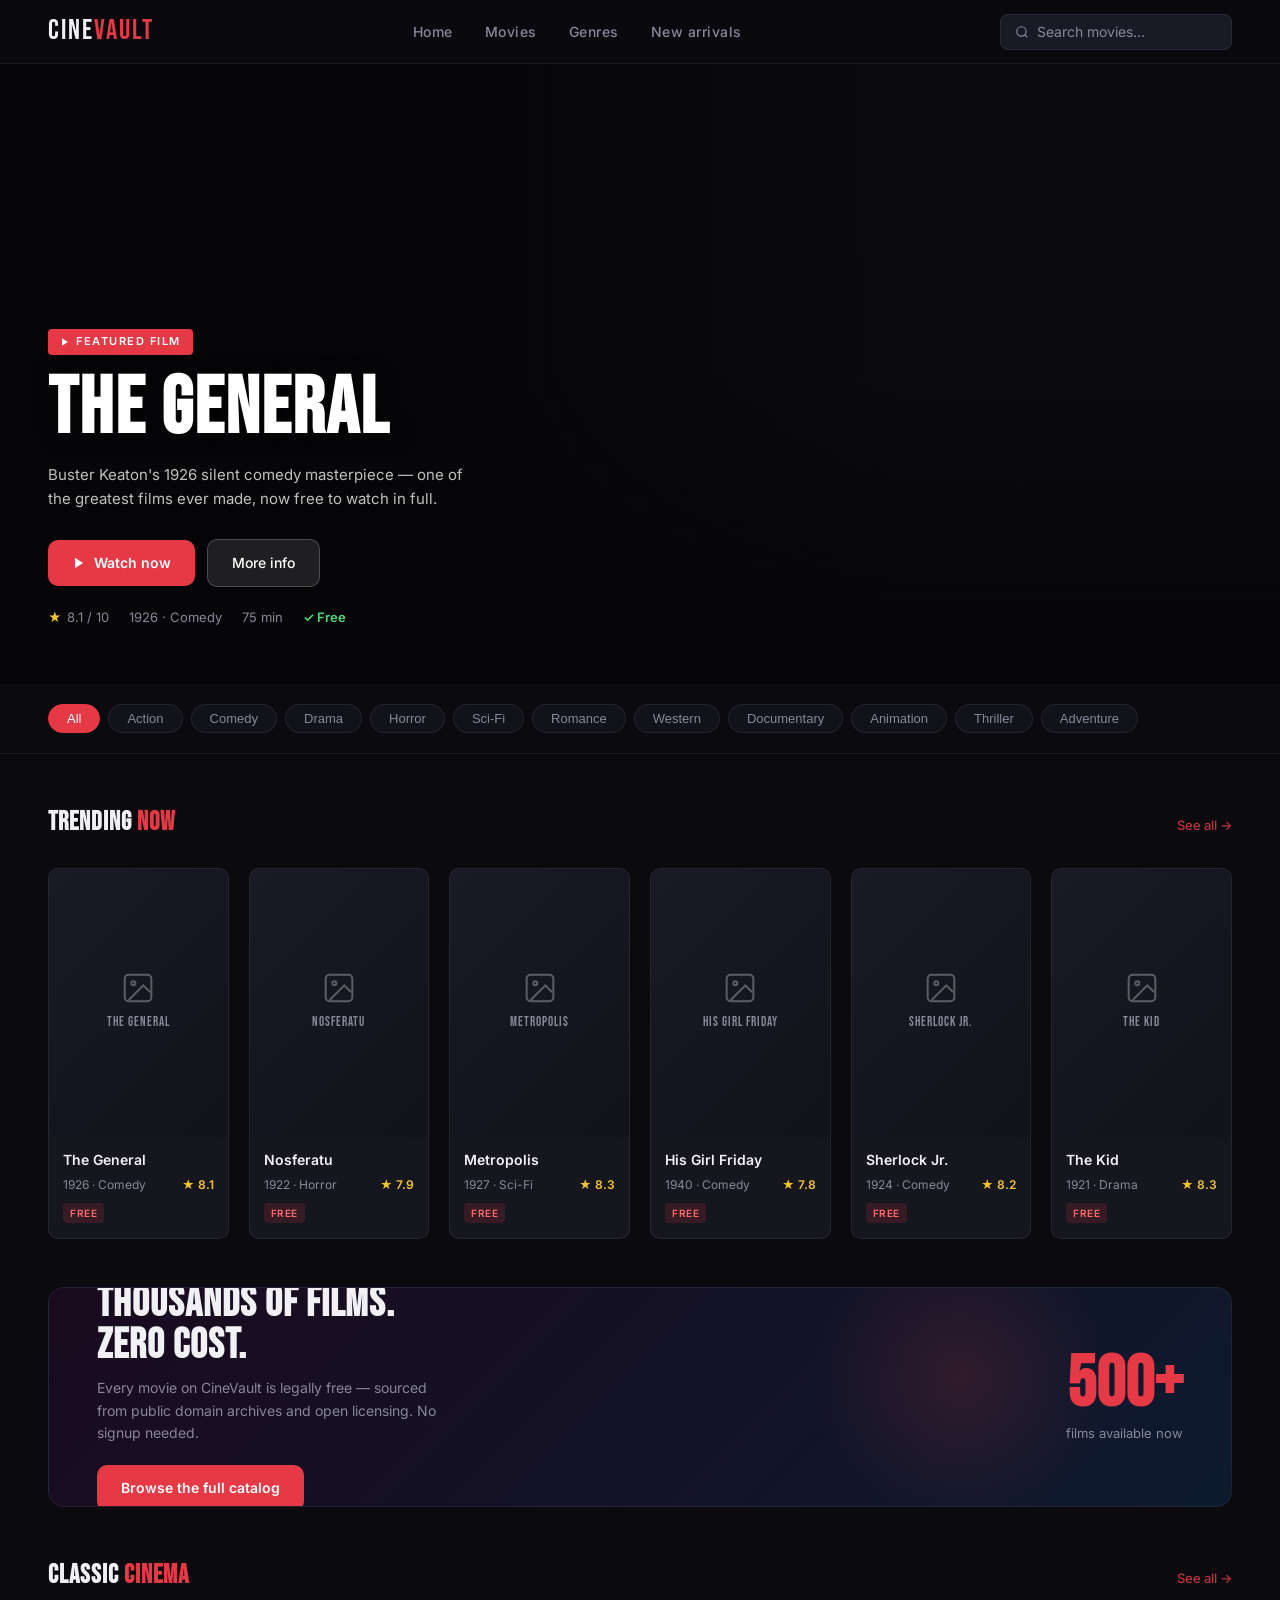
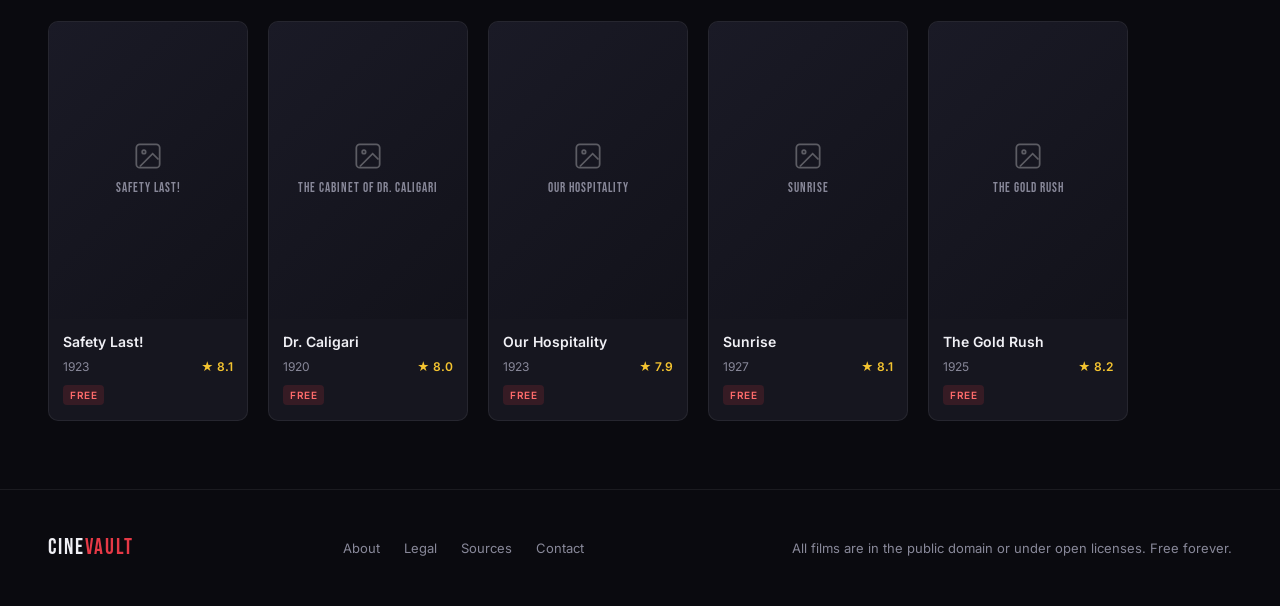
==== index.html @ cb465f4e "Add files via upload" ====
<!DOCTYPE html>
<html lang="en">
<head>
<meta charset="UTF-8">
<meta name="viewport" content="width=device-width, initial-scale=1.0">
<title>CineVault — Watch Free Movies</title>
<link href="https://fonts.googleapis.com/css2?family=Bebas+Neue&family=Inter:wght@400;500;600&display=swap" rel="stylesheet">
<style>
  *, *::before, *::after { box-sizing: border-box; margin: 0; padding: 0; }

  :root {
    --bg: #0a0a0f;
    --bg2: #12121a;
    --bg3: #1a1a26;
    --card: #16161f;
    --border: rgba(255,255,255,0.07);
    --text: #f0f0f5;
    --muted: #888899;
    --accent: #e63946;
    --accent2: #ff6b6b;
    --gold: #f4c430;
    --radius: 10px;
    --font-display: 'Bebas Neue', sans-serif;
    --font-body: 'Inter', sans-serif;
  }

  html { scroll-behavior: smooth; }

  body {
    background: var(--bg);
    color: var(--text);
    font-family: var(--font-body);
    font-size: 15px;
    line-height: 1.6;
    min-height: 100vh;
    overflow-x: hidden;
  }

  /* ── NAV ── */
  nav {
    position: sticky;
    top: 0;
    z-index: 100;
    display: flex;
    align-items: center;
    justify-content: space-between;
    padding: 0 48px;
    height: 64px;
    background: rgba(10,10,15,0.85);
    backdrop-filter: blur(16px);
    border-bottom: 1px solid var(--border);
  }

  .logo {
    font-family: var(--font-display);
    font-size: 28px;
    letter-spacing: 2px;
    color: var(--text);
    text-decoration: none;
  }
  .logo span { color: var(--accent); }

  .nav-links {
    display: flex;
    align-items: center;
    gap: 32px;
    list-style: none;
  }
  .nav-links a {
    color: var(--muted);
    text-decoration: none;
    font-size: 14px;
    font-weight: 500;
    letter-spacing: 0.5px;
    transition: color 0.2s;
  }
  .nav-links a:hover { color: var(--text); }

  .nav-right {
    display: flex;
    align-items: center;
    gap: 16px;
  }

  .search-bar {
    display: flex;
    align-items: center;
    gap: 8px;
    background: var(--bg3);
    border: 1px solid var(--border);
    border-radius: 8px;
    padding: 0 14px;
    height: 36px;
  }
  .search-bar input {
    background: none;
    border: none;
    outline: none;
    color: var(--text);
    font-family: var(--font-body);
    font-size: 14px;
    width: 180px;
  }
  .search-bar input::placeholder { color: var(--muted); }
  .search-bar svg { color: var(--muted); flex-shrink: 0; }

  /* ── HERO ── */
  .hero {
    position: relative;
    height: 620px;
    display: flex;
    align-items: flex-end;
    padding: 0 48px 56px;
    overflow: hidden;
  }

  .hero-bg {
    position: absolute;
    inset: 0;
    background:
      linear-gradient(to right, #0a0a0f 30%, transparent 70%),
      linear-gradient(to top, #0a0a0f 0%, transparent 50%),
      url('https://upload.wikimedia.org/wikipedia/commons/thumb/1/1e/Sunrise_over_the_sea.jpg/1280px-Sunrise_over_the_sea.jpg') center/cover no-repeat;
    filter: brightness(0.55);
  }

  /* Cinematic grain overlay */
  .hero-bg::after {
    content: '';
    position: absolute;
    inset: 0;
    background: repeating-linear-gradient(
      0deg,
      transparent,
      transparent 2px,
      rgba(0,0,0,0.03) 2px,
      rgba(0,0,0,0.03) 4px
    );
    pointer-events: none;
  }

  .hero-content {
    position: relative;
    z-index: 1;
    max-width: 560px;
  }

  .hero-tag {
    display: inline-flex;
    align-items: center;
    gap: 6px;
    background: var(--accent);
    color: #fff;
    font-size: 11px;
    font-weight: 600;
    letter-spacing: 1.5px;
    text-transform: uppercase;
    padding: 4px 12px;
    border-radius: 4px;
    margin-bottom: 16px;
  }

  .hero h1 {
    font-family: var(--font-display);
    font-size: 80px;
    line-height: 0.95;
    letter-spacing: 2px;
    color: #fff;
    margin-bottom: 16px;
    text-shadow: 0 2px 20px rgba(0,0,0,0.5);
  }

  .hero p {
    color: rgba(255,255,255,0.75);
    font-size: 15px;
    max-width: 420px;
    margin-bottom: 28px;
    line-height: 1.6;
  }

  .hero-actions {
    display: flex;
    gap: 12px;
    align-items: center;
  }

  .btn-primary {
    display: inline-flex;
    align-items: center;
    gap: 8px;
    background: var(--accent);
    color: #fff;
    text-decoration: none;
    font-weight: 600;
    font-size: 14px;
    padding: 12px 24px;
    border-radius: var(--radius);
    border: none;
    cursor: pointer;
    transition: background 0.2s, transform 0.15s;
  }
  .btn-primary:hover { background: var(--accent2); transform: translateY(-1px); }

  .btn-outline {
    display: inline-flex;
    align-items: center;
    gap: 8px;
    background: rgba(255,255,255,0.1);
    color: #fff;
    text-decoration: none;
    font-weight: 500;
    font-size: 14px;
    padding: 12px 24px;
    border-radius: var(--radius);
    border: 1px solid rgba(255,255,255,0.2);
    cursor: pointer;
    transition: background 0.2s;
  }
  .btn-outline:hover { background: rgba(255,255,255,0.18); }

  .hero-meta {
    display: flex;
    gap: 20px;
    margin-top: 20px;
    font-size: 13px;
    color: var(--muted);
  }
  .hero-meta span { display: flex; align-items: center; gap: 5px; }
  .star { color: var(--gold); }

  /* ── GENRE BAR ── */
  .genre-bar {
    padding: 20px 48px;
    border-bottom: 1px solid var(--border);
    display: flex;
    align-items: center;
    gap: 8px;
    overflow-x: auto;
    scrollbar-width: none;
  }
  .genre-bar::-webkit-scrollbar { display: none; }

  .genre-pill {
    flex-shrink: 0;
    padding: 6px 18px;
    border-radius: 999px;
    font-size: 13px;
    font-weight: 500;
    border: 1px solid var(--border);
    background: var(--bg2);
    color: var(--muted);
    cursor: pointer;
    transition: all 0.2s;
    white-space: nowrap;
  }
  .genre-pill:hover, .genre-pill.active {
    background: var(--accent);
    border-color: var(--accent);
    color: #fff;
  }

  /* ── SECTIONS ── */
  section { padding: 48px 48px 0; }
  section:last-child { padding-bottom: 64px; }

  .section-header {
    display: flex;
    align-items: baseline;
    justify-content: space-between;
    margin-bottom: 24px;
  }

  .section-title {
    font-family: var(--font-display);
    font-size: 26px;
    letter-spacing: 1px;
    color: var(--text);
  }
  .section-title span { color: var(--accent); }

  .see-all {
    color: var(--accent);
    font-size: 13px;
    font-weight: 500;
    text-decoration: none;
    opacity: 0.85;
    transition: opacity 0.2s;
  }
  .see-all:hover { opacity: 1; }

  /* ── MOVIE GRID ── */
  .movie-grid {
    display: grid;
    grid-template-columns: repeat(auto-fill, minmax(180px, 1fr));
    gap: 20px;
  }

  .movie-card {
    background: var(--card);
    border-radius: var(--radius);
    overflow: hidden;
    border: 1px solid var(--border);
    cursor: pointer;
    transition: transform 0.2s, border-color 0.2s;
    text-decoration: none;
    color: inherit;
    display: block;
  }
  .movie-card:hover {
    transform: translateY(-4px);
    border-color: rgba(230,57,70,0.4);
  }

  .movie-poster {
    width: 100%;
    aspect-ratio: 2/3;
    object-fit: cover;
    display: block;
    background: var(--bg3);
  }

  .movie-poster-placeholder {
    width: 100%;
    aspect-ratio: 2/3;
    background: linear-gradient(135deg, var(--bg3) 0%, var(--bg2) 100%);
    display: flex;
    flex-direction: column;
    align-items: center;
    justify-content: center;
    gap: 8px;
  }
  .movie-poster-placeholder svg { opacity: 0.3; }
  .movie-poster-placeholder span {
    font-family: var(--font-display);
    font-size: 13px;
    letter-spacing: 1px;
    color: var(--muted);
    text-align: center;
    padding: 0 10px;
  }

  .movie-info {
    padding: 12px 14px 14px;
  }

  .movie-title {
    font-weight: 600;
    font-size: 14px;
    margin-bottom: 4px;
    color: var(--text);
    white-space: nowrap;
    overflow: hidden;
    text-overflow: ellipsis;
  }

  .movie-sub {
    display: flex;
    align-items: center;
    justify-content: space-between;
    font-size: 12px;
    color: var(--muted);
  }

  .movie-rating {
    display: flex;
    align-items: center;
    gap: 3px;
    font-size: 12px;
    font-weight: 600;
    color: var(--gold);
  }

  .badge-free {
    display: inline-block;
    background: rgba(230,57,70,0.15);
    color: var(--accent2);
    font-size: 10px;
    font-weight: 600;
    letter-spacing: 0.5px;
    padding: 2px 7px;
    border-radius: 4px;
    text-transform: uppercase;
  }

  /* ── WIDE ROW (featured picks) ── */
  .movie-row {
    display: flex;
    gap: 20px;
    overflow-x: auto;
    scrollbar-width: none;
    padding-bottom: 4px;
  }
  .movie-row::-webkit-scrollbar { display: none; }
  .movie-row .movie-card { flex: 0 0 200px; }

  /* ── FEATURED BANNER ── */
  .feature-banner {
    margin: 48px 48px 0;
    border-radius: 16px;
    overflow: hidden;
    position: relative;
    height: 220px;
    background: linear-gradient(135deg, #1a0a1e 0%, #0d1a2e 100%);
    border: 1px solid var(--border);
    display: flex;
    align-items: center;
    padding: 40px 48px;
    gap: 32px;
  }

  .feature-banner-glow {
    position: absolute;
    width: 300px;
    height: 300px;
    background: radial-gradient(circle, rgba(230,57,70,0.15) 0%, transparent 70%);
    right: 120px;
    top: -60px;
    pointer-events: none;
  }

  .feature-text { position: relative; z-index: 1; flex: 1; }
  .feature-text h2 {
    font-family: var(--font-display);
    font-size: 42px;
    letter-spacing: 1px;
    line-height: 1;
    margin-bottom: 10px;
  }
  .feature-text p { color: var(--muted); font-size: 14px; max-width: 360px; }
  .feature-text .btn-primary { margin-top: 20px; width: fit-content; }

  .feature-count {
    position: relative;
    z-index: 1;
    text-align: right;
  }
  .feature-count strong {
    font-family: var(--font-display);
    font-size: 72px;
    color: var(--accent);
    display: block;
    line-height: 1;
  }
  .feature-count span { color: var(--muted); font-size: 13px; }

  /* ── FOOTER ── */
  footer {
    margin-top: 64px;
    padding: 40px 48px;
    border-top: 1px solid var(--border);
    display: flex;
    align-items: center;
    justify-content: space-between;
    flex-wrap: wrap;
    gap: 16px;
  }

  footer .logo { font-size: 22px; }
  footer p { color: var(--muted); font-size: 13px; }

  .footer-links {
    display: flex;
    gap: 24px;
    list-style: none;
  }
  .footer-links a {
    color: var(--muted);
    font-size: 13px;
    text-decoration: none;
    transition: color 0.2s;
  }
  .footer-links a:hover { color: var(--text); }

  /* ── RESPONSIVE ── */
  @media (max-width: 768px) {
    nav { padding: 0 20px; }
    .nav-links { display: none; }
    .hero { padding: 0 20px 40px; height: 520px; }
    .hero h1 { font-size: 54px; }
    section { padding: 36px 20px 0; }
    .genre-bar { padding: 16px 20px; }
    .feature-banner { margin: 36px 20px 0; padding: 28px 24px; height: auto; flex-direction: column; align-items: flex-start; gap: 16px; }
    .feature-count { text-align: left; }
    footer { padding: 32px 20px; flex-direction: column; align-items: flex-start; }
  }
</style>
</head>
<body>

<!-- ── NAV ── -->
<nav>
  <a href="#" class="logo">Cine<span>Vault</span></a>
  <ul class="nav-links">
    <li><a href="#" class="active">Home</a></li>
    <li><a href="#">Movies</a></li>
    <li><a href="#">Genres</a></li>
    <li><a href="#">New arrivals</a></li>
  </ul>
  <div class="nav-right">
    <div class="search-bar">
      <svg width="14" height="14" viewBox="0 0 24 24" fill="none" stroke="currentColor" stroke-width="2"><circle cx="11" cy="11" r="8"/><line x1="21" y1="21" x2="16.65" y2="16.65"/></svg>
      <input type="text" placeholder="Search movies…">
    </div>
  </div>
</nav>

<!-- ── HERO ── -->
<div class="hero">
  <div class="hero-bg"></div>
  <div class="hero-content">
    <div class="hero-tag">
      <svg width="10" height="10" viewBox="0 0 24 24" fill="currentColor"><polygon points="5 3 19 12 5 21 5 3"/></svg>
      Featured film
    </div>
    <h1>The General</h1>
    <p>Buster Keaton's 1926 silent comedy masterpiece — one of the greatest films ever made, now free to watch in full.</p>
    <div class="hero-actions">
      <a href="watch.html" class="btn-primary">
        <svg width="14" height="14" viewBox="0 0 24 24" fill="currentColor"><polygon points="5 3 19 12 5 21 5 3"/></svg>
        Watch now
      </a>
      <a href="#" class="btn-outline">More info</a>
    </div>
    <div class="hero-meta">
      <span><span class="star">★</span> 8.1 / 10</span>
      <span>1926 · Comedy</span>
      <span>75 min</span>
      <span style="color:#4ade80; font-weight:600;">✓ Free</span>
    </div>
  </div>
</div>

<!-- ── GENRE BAR ── -->
<div class="genre-bar">
  <button class="genre-pill active">All</button>
  <button class="genre-pill">Action</button>
  <button class="genre-pill">Comedy</button>
  <button class="genre-pill">Drama</button>
  <button class="genre-pill">Horror</button>
  <button class="genre-pill">Sci-Fi</button>
  <button class="genre-pill">Romance</button>
  <button class="genre-pill">Western</button>
  <button class="genre-pill">Documentary</button>
  <button class="genre-pill">Animation</button>
  <button class="genre-pill">Thriller</button>
  <button class="genre-pill">Adventure</button>
</div>

<!-- ── TRENDING ── -->
<section>
  <div class="section-header">
    <h2 class="section-title">Trending <span>now</span></h2>
    <a href="#" class="see-all">See all →</a>
  </div>
  <div class="movie-grid">

    <!-- Card 1 -->
    <a href="watch.html" class="movie-card">
      <img class="movie-poster" src="https://upload.wikimedia.org/wikipedia/commons/thumb/d/d2/The_General_poster.jpg/400px-The_General_poster.jpg" alt="The General" onerror="this.style.display='none'; this.nextElementSibling.style.display='flex';">
      <div class="movie-poster-placeholder" style="display:none;">
        <svg width="32" height="32" viewBox="0 0 24 24" fill="none" stroke="white" stroke-width="1.5"><rect x="2" y="2" width="20" height="20" rx="3"/><circle cx="8.5" cy="8.5" r="1.5"/><polyline points="21 15 16 10 5 21"/></svg>
        <span>The General</span>
      </div>
      <div class="movie-info">
        <div class="movie-title">The General</div>
        <div class="movie-sub">
          <span>1926 · Comedy</span>
          <div class="movie-rating">★ 8.1</div>
        </div>
        <div style="margin-top:6px;"><span class="badge-free">Free</span></div>
      </div>
    </a>

    <!-- Card 2 -->
    <a href="watch.html" class="movie-card">
      <div class="movie-poster-placeholder">
        <svg width="32" height="32" viewBox="0 0 24 24" fill="none" stroke="white" stroke-width="1.5"><rect x="2" y="2" width="20" height="20" rx="3"/><circle cx="8.5" cy="8.5" r="1.5"/><polyline points="21 15 16 10 5 21"/></svg>
        <span>Nosferatu</span>
      </div>
      <div class="movie-info">
        <div class="movie-title">Nosferatu</div>
        <div class="movie-sub">
          <span>1922 · Horror</span>
          <div class="movie-rating">★ 7.9</div>
        </div>
        <div style="margin-top:6px;"><span class="badge-free">Free</span></div>
      </div>
    </a>

    <!-- Card 3 -->
    <a href="watch.html" class="movie-card">
      <div class="movie-poster-placeholder">
        <svg width="32" height="32" viewBox="0 0 24 24" fill="none" stroke="white" stroke-width="1.5"><rect x="2" y="2" width="20" height="20" rx="3"/><circle cx="8.5" cy="8.5" r="1.5"/><polyline points="21 15 16 10 5 21"/></svg>
        <span>Metropolis</span>
      </div>
      <div class="movie-info">
        <div class="movie-title">Metropolis</div>
        <div class="movie-sub">
          <span>1927 · Sci-Fi</span>
          <div class="movie-rating">★ 8.3</div>
        </div>
        <div style="margin-top:6px;"><span class="badge-free">Free</span></div>
      </div>
    </a>

    <!-- Card 4 -->
    <a href="watch.html" class="movie-card">
      <div class="movie-poster-placeholder">
        <svg width="32" height="32" viewBox="0 0 24 24" fill="none" stroke="white" stroke-width="1.5"><rect x="2" y="2" width="20" height="20" rx="3"/><circle cx="8.5" cy="8.5" r="1.5"/><polyline points="21 15 16 10 5 21"/></svg>
        <span>His Girl Friday</span>
      </div>
      <div class="movie-info">
        <div class="movie-title">His Girl Friday</div>
        <div class="movie-sub">
          <span>1940 · Comedy</span>
          <div class="movie-rating">★ 7.8</div>
        </div>
        <div style="margin-top:6px;"><span class="badge-free">Free</span></div>
      </div>
    </a>

    <!-- Card 5 -->
    <a href="watch.html" class="movie-card">
      <div class="movie-poster-placeholder">
        <svg width="32" height="32" viewBox="0 0 24 24" fill="none" stroke="white" stroke-width="1.5"><rect x="2" y="2" width="20" height="20" rx="3"/><circle cx="8.5" cy="8.5" r="1.5"/><polyline points="21 15 16 10 5 21"/></svg>
        <span>Sherlock Jr.</span>
      </div>
      <div class="movie-info">
        <div class="movie-title">Sherlock Jr.</div>
        <div class="movie-sub">
          <span>1924 · Comedy</span>
          <div class="movie-rating">★ 8.2</div>
        </div>
        <div style="margin-top:6px;"><span class="badge-free">Free</span></div>
      </div>
    </a>

    <!-- Card 6 -->
    <a href="watch.html" class="movie-card">
      <div class="movie-poster-placeholder">
        <svg width="32" height="32" viewBox="0 0 24 24" fill="none" stroke="white" stroke-width="1.5"><rect x="2" y="2" width="20" height="20" rx="3"/><circle cx="8.5" cy="8.5" r="1.5"/><polyline points="21 15 16 10 5 21"/></svg>
        <span>The Kid</span>
      </div>
      <div class="movie-info">
        <div class="movie-title">The Kid</div>
        <div class="movie-sub">
          <span>1921 · Drama</span>
          <div class="movie-rating">★ 8.3</div>
        </div>
        <div style="margin-top:6px;"><span class="badge-free">Free</span></div>
      </div>
    </a>

  </div>
</section>

<!-- ── FEATURE BANNER ── -->
<div class="feature-banner">
  <div class="feature-banner-glow"></div>
  <div class="feature-text">
    <h2>Thousands of films.<br>Zero cost.</h2>
    <p>Every movie on CineVault is legally free — sourced from public domain archives and open licensing. No signup needed.</p>
    <a href="#" class="btn-primary">Browse the full catalog</a>
  </div>
  <div class="feature-count">
    <strong>500+</strong>
    <span>films available now</span>
  </div>
</div>

<!-- ── CLASSICS ── -->
<section>
  <div class="section-header">
    <h2 class="section-title">Classic <span>cinema</span></h2>
    <a href="#" class="see-all">See all →</a>
  </div>
  <div class="movie-row">

    <a href="watch.html" class="movie-card">
      <div class="movie-poster-placeholder">
        <svg width="28" height="28" viewBox="0 0 24 24" fill="none" stroke="white" stroke-width="1.5"><rect x="2" y="2" width="20" height="20" rx="3"/><circle cx="8.5" cy="8.5" r="1.5"/><polyline points="21 15 16 10 5 21"/></svg>
        <span>Safety Last!</span>
      </div>
      <div class="movie-info">
        <div class="movie-title">Safety Last!</div>
        <div class="movie-sub"><span>1923</span><div class="movie-rating">★ 8.1</div></div>
        <div style="margin-top:6px;"><span class="badge-free">Free</span></div>
      </div>
    </a>

    <a href="watch.html" class="movie-card">
      <div class="movie-poster-placeholder">
        <svg width="28" height="28" viewBox="0 0 24 24" fill="none" stroke="white" stroke-width="1.5"><rect x="2" y="2" width="20" height="20" rx="3"/><circle cx="8.5" cy="8.5" r="1.5"/><polyline points="21 15 16 10 5 21"/></svg>
        <span>The Cabinet of Dr. Caligari</span>
      </div>
      <div class="movie-info">
        <div class="movie-title">Dr. Caligari</div>
        <div class="movie-sub"><span>1920</span><div class="movie-rating">★ 8.0</div></div>
        <div style="margin-top:6px;"><span class="badge-free">Free</span></div>
      </div>
    </a>

    <a href="watch.html" class="movie-card">
      <div class="movie-poster-placeholder">
        <svg width="28" height="28" viewBox="0 0 24 24" fill="none" stroke="white" stroke-width="1.5"><rect x="2" y="2" width="20" height="20" rx="3"/><circle cx="8.5" cy="8.5" r="1.5"/><polyline points="21 15 16 10 5 21"/></svg>
        <span>Our Hospitality</span>
      </div>
      <div class="movie-info">
        <div class="movie-title">Our Hospitality</div>
        <div class="movie-sub"><span>1923</span><div class="movie-rating">★ 7.9</div></div>
        <div style="margin-top:6px;"><span class="badge-free">Free</span></div>
      </div>
    </a>

    <a href="watch.html" class="movie-card">
      <div class="movie-poster-placeholder">
        <svg width="28" height="28" viewBox="0 0 24 24" fill="none" stroke="white" stroke-width="1.5"><rect x="2" y="2" width="20" height="20" rx="3"/><circle cx="8.5" cy="8.5" r="1.5"/><polyline points="21 15 16 10 5 21"/></svg>
        <span>Sunrise</span>
      </div>
      <div class="movie-info">
        <div class="movie-title">Sunrise</div>
        <div class="movie-sub"><span>1927</span><div class="movie-rating">★ 8.1</div></div>
        <div style="margin-top:6px;"><span class="badge-free">Free</span></div>
      </div>
    </a>

    <a href="watch.html" class="movie-card">
      <div class="movie-poster-placeholder">
        <svg width="28" height="28" viewBox="0 0 24 24" fill="none" stroke="white" stroke-width="1.5"><rect x="2" y="2" width="20" height="20" rx="3"/><circle cx="8.5" cy="8.5" r="1.5"/><polyline points="21 15 16 10 5 21"/></svg>
        <span>The Gold Rush</span>
      </div>
      <div class="movie-info">
        <div class="movie-title">The Gold Rush</div>
        <div class="movie-sub"><span>1925</span><div class="movie-rating">★ 8.2</div></div>
        <div style="margin-top:6px;"><span class="badge-free">Free</span></div>
      </div>
    </a>

  </div>
</section>

<!-- ── FOOTER ── -->
<footer>
  <a href="#" class="logo">Cine<span>Vault</span></a>
  <ul class="footer-links">
    <li><a href="#">About</a></li>
    <li><a href="#">Legal</a></li>
    <li><a href="#">Sources</a></li>
    <li><a href="#">Contact</a></li>
  </ul>
  <p>All films are in the public domain or under open licenses. Free forever.</p>
</footer>

<script>
  // Genre pill toggle
  document.querySelectorAll('.genre-pill').forEach(pill => {
    pill.addEventListener('click', () => {
      document.querySelectorAll('.genre-pill').forEach(p => p.classList.remove('active'));
      pill.classList.add('active');
    });
  });
</script>

</body>
</html>
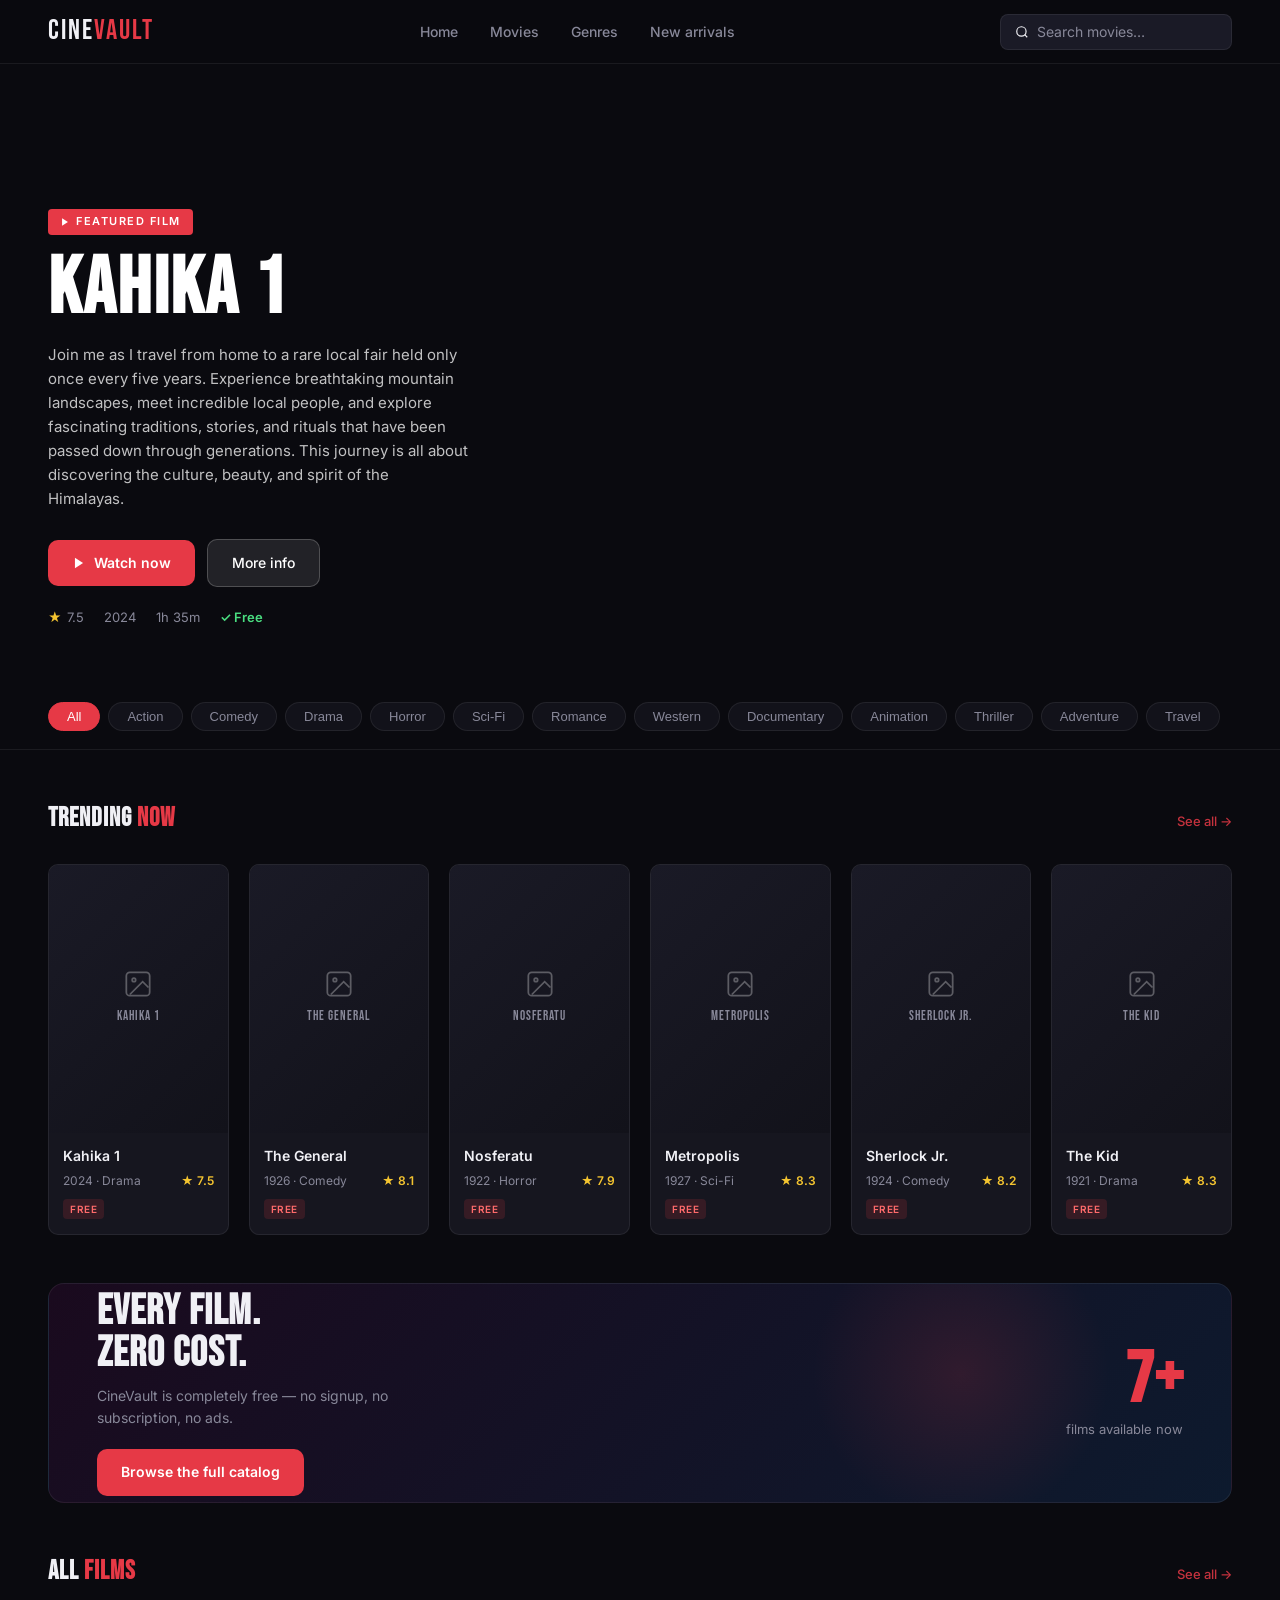
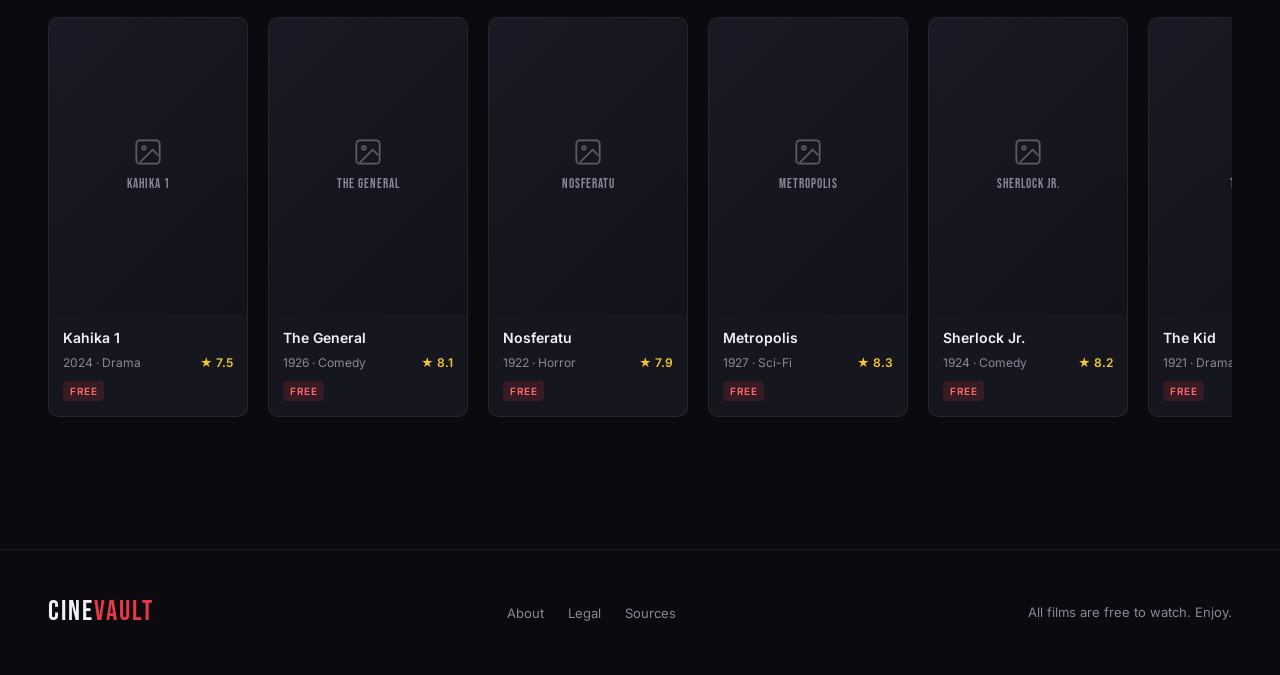
==== commit 786dd682: "Update index.html" ====
--- a/index.html
+++ b/index.html
@@ -6,760 +6,244 @@
 <title>CineVault — Watch Free Movies</title>
 <link href="https://fonts.googleapis.com/css2?family=Bebas+Neue&family=Inter:wght@400;500;600&display=swap" rel="stylesheet">
 <style>
-  *, *::before, *::after { box-sizing: border-box; margin: 0; padding: 0; }
-
-  :root {
-    --bg: #0a0a0f;
-    --bg2: #12121a;
-    --bg3: #1a1a26;
-    --card: #16161f;
-    --border: rgba(255,255,255,0.07);
-    --text: #f0f0f5;
-    --muted: #888899;
-    --accent: #e63946;
-    --accent2: #ff6b6b;
-    --gold: #f4c430;
-    --radius: 10px;
-    --font-display: 'Bebas Neue', sans-serif;
-    --font-body: 'Inter', sans-serif;
-  }
-
-  html { scroll-behavior: smooth; }
-
-  body {
-    background: var(--bg);
-    color: var(--text);
-    font-family: var(--font-body);
-    font-size: 15px;
-    line-height: 1.6;
-    min-height: 100vh;
-    overflow-x: hidden;
-  }
-
-  /* ── NAV ── */
-  nav {
-    position: sticky;
-    top: 0;
-    z-index: 100;
-    display: flex;
-    align-items: center;
-    justify-content: space-between;
-    padding: 0 48px;
-    height: 64px;
-    background: rgba(10,10,15,0.85);
-    backdrop-filter: blur(16px);
-    border-bottom: 1px solid var(--border);
-  }
-
-  .logo {
-    font-family: var(--font-display);
-    font-size: 28px;
-    letter-spacing: 2px;
-    color: var(--text);
-    text-decoration: none;
-  }
-  .logo span { color: var(--accent); }
-
-  .nav-links {
-    display: flex;
-    align-items: center;
-    gap: 32px;
-    list-style: none;
-  }
-  .nav-links a {
-    color: var(--muted);
-    text-decoration: none;
-    font-size: 14px;
-    font-weight: 500;
-    letter-spacing: 0.5px;
-    transition: color 0.2s;
-  }
-  .nav-links a:hover { color: var(--text); }
-
-  .nav-right {
-    display: flex;
-    align-items: center;
-    gap: 16px;
-  }
-
-  .search-bar {
-    display: flex;
-    align-items: center;
-    gap: 8px;
-    background: var(--bg3);
-    border: 1px solid var(--border);
-    border-radius: 8px;
-    padding: 0 14px;
-    height: 36px;
-  }
-  .search-bar input {
-    background: none;
-    border: none;
-    outline: none;
-    color: var(--text);
-    font-family: var(--font-body);
-    font-size: 14px;
-    width: 180px;
-  }
-  .search-bar input::placeholder { color: var(--muted); }
-  .search-bar svg { color: var(--muted); flex-shrink: 0; }
-
-  /* ── HERO ── */
-  .hero {
-    position: relative;
-    height: 620px;
-    display: flex;
-    align-items: flex-end;
-    padding: 0 48px 56px;
-    overflow: hidden;
-  }
-
-  .hero-bg {
-    position: absolute;
-    inset: 0;
-    background:
-      linear-gradient(to right, #0a0a0f 30%, transparent 70%),
-      linear-gradient(to top, #0a0a0f 0%, transparent 50%),
-      url('https://upload.wikimedia.org/wikipedia/commons/thumb/1/1e/Sunrise_over_the_sea.jpg/1280px-Sunrise_over_the_sea.jpg') center/cover no-repeat;
-    filter: brightness(0.55);
-  }
-
-  /* Cinematic grain overlay */
-  .hero-bg::after {
-    content: '';
-    position: absolute;
-    inset: 0;
-    background: repeating-linear-gradient(
-      0deg,
-      transparent,
-      transparent 2px,
-      rgba(0,0,0,0.03) 2px,
-      rgba(0,0,0,0.03) 4px
-    );
-    pointer-events: none;
-  }
-
-  .hero-content {
-    position: relative;
-    z-index: 1;
-    max-width: 560px;
-  }
-
-  .hero-tag {
-    display: inline-flex;
-    align-items: center;
-    gap: 6px;
-    background: var(--accent);
-    color: #fff;
-    font-size: 11px;
-    font-weight: 600;
-    letter-spacing: 1.5px;
-    text-transform: uppercase;
-    padding: 4px 12px;
-    border-radius: 4px;
-    margin-bottom: 16px;
-  }
-
-  .hero h1 {
-    font-family: var(--font-display);
-    font-size: 80px;
-    line-height: 0.95;
-    letter-spacing: 2px;
-    color: #fff;
-    margin-bottom: 16px;
-    text-shadow: 0 2px 20px rgba(0,0,0,0.5);
-  }
-
-  .hero p {
-    color: rgba(255,255,255,0.75);
-    font-size: 15px;
-    max-width: 420px;
-    margin-bottom: 28px;
-    line-height: 1.6;
-  }
-
-  .hero-actions {
-    display: flex;
-    gap: 12px;
-    align-items: center;
-  }
-
-  .btn-primary {
-    display: inline-flex;
-    align-items: center;
-    gap: 8px;
-    background: var(--accent);
-    color: #fff;
-    text-decoration: none;
-    font-weight: 600;
-    font-size: 14px;
-    padding: 12px 24px;
-    border-radius: var(--radius);
-    border: none;
-    cursor: pointer;
-    transition: background 0.2s, transform 0.15s;
-  }
-  .btn-primary:hover { background: var(--accent2); transform: translateY(-1px); }
-
-  .btn-outline {
-    display: inline-flex;
-    align-items: center;
-    gap: 8px;
-    background: rgba(255,255,255,0.1);
-    color: #fff;
-    text-decoration: none;
-    font-weight: 500;
-    font-size: 14px;
-    padding: 12px 24px;
-    border-radius: var(--radius);
-    border: 1px solid rgba(255,255,255,0.2);
-    cursor: pointer;
-    transition: background 0.2s;
-  }
-  .btn-outline:hover { background: rgba(255,255,255,0.18); }
-
-  .hero-meta {
-    display: flex;
-    gap: 20px;
-    margin-top: 20px;
-    font-size: 13px;
-    color: var(--muted);
-  }
-  .hero-meta span { display: flex; align-items: center; gap: 5px; }
-  .star { color: var(--gold); }
-
-  /* ── GENRE BAR ── */
-  .genre-bar {
-    padding: 20px 48px;
-    border-bottom: 1px solid var(--border);
-    display: flex;
-    align-items: center;
-    gap: 8px;
-    overflow-x: auto;
-    scrollbar-width: none;
-  }
-  .genre-bar::-webkit-scrollbar { display: none; }
-
-  .genre-pill {
-    flex-shrink: 0;
-    padding: 6px 18px;
-    border-radius: 999px;
-    font-size: 13px;
-    font-weight: 500;
-    border: 1px solid var(--border);
-    background: var(--bg2);
-    color: var(--muted);
-    cursor: pointer;
-    transition: all 0.2s;
-    white-space: nowrap;
-  }
-  .genre-pill:hover, .genre-pill.active {
-    background: var(--accent);
-    border-color: var(--accent);
-    color: #fff;
-  }
-
-  /* ── SECTIONS ── */
-  section { padding: 48px 48px 0; }
-  section:last-child { padding-bottom: 64px; }
-
-  .section-header {
-    display: flex;
-    align-items: baseline;
-    justify-content: space-between;
-    margin-bottom: 24px;
-  }
-
-  .section-title {
-    font-family: var(--font-display);
-    font-size: 26px;
-    letter-spacing: 1px;
-    color: var(--text);
-  }
-  .section-title span { color: var(--accent); }
-
-  .see-all {
-    color: var(--accent);
-    font-size: 13px;
-    font-weight: 500;
-    text-decoration: none;
-    opacity: 0.85;
-    transition: opacity 0.2s;
-  }
-  .see-all:hover { opacity: 1; }
-
-  /* ── MOVIE GRID ── */
-  .movie-grid {
-    display: grid;
-    grid-template-columns: repeat(auto-fill, minmax(180px, 1fr));
-    gap: 20px;
-  }
-
-  .movie-card {
-    background: var(--card);
-    border-radius: var(--radius);
-    overflow: hidden;
-    border: 1px solid var(--border);
-    cursor: pointer;
-    transition: transform 0.2s, border-color 0.2s;
-    text-decoration: none;
-    color: inherit;
-    display: block;
-  }
-  .movie-card:hover {
-    transform: translateY(-4px);
-    border-color: rgba(230,57,70,0.4);
-  }
-
-  .movie-poster {
-    width: 100%;
-    aspect-ratio: 2/3;
-    object-fit: cover;
-    display: block;
-    background: var(--bg3);
-  }
-
-  .movie-poster-placeholder {
-    width: 100%;
-    aspect-ratio: 2/3;
-    background: linear-gradient(135deg, var(--bg3) 0%, var(--bg2) 100%);
-    display: flex;
-    flex-direction: column;
-    align-items: center;
-    justify-content: center;
-    gap: 8px;
-  }
-  .movie-poster-placeholder svg { opacity: 0.3; }
-  .movie-poster-placeholder span {
-    font-family: var(--font-display);
-    font-size: 13px;
-    letter-spacing: 1px;
-    color: var(--muted);
-    text-align: center;
-    padding: 0 10px;
-  }
-
-  .movie-info {
-    padding: 12px 14px 14px;
-  }
-
-  .movie-title {
-    font-weight: 600;
-    font-size: 14px;
-    margin-bottom: 4px;
-    color: var(--text);
-    white-space: nowrap;
-    overflow: hidden;
-    text-overflow: ellipsis;
-  }
-
-  .movie-sub {
-    display: flex;
-    align-items: center;
-    justify-content: space-between;
-    font-size: 12px;
-    color: var(--muted);
-  }
-
-  .movie-rating {
-    display: flex;
-    align-items: center;
-    gap: 3px;
-    font-size: 12px;
-    font-weight: 600;
-    color: var(--gold);
-  }
-
-  .badge-free {
-    display: inline-block;
-    background: rgba(230,57,70,0.15);
-    color: var(--accent2);
-    font-size: 10px;
-    font-weight: 600;
-    letter-spacing: 0.5px;
-    padding: 2px 7px;
-    border-radius: 4px;
-    text-transform: uppercase;
-  }
-
-  /* ── WIDE ROW (featured picks) ── */
-  .movie-row {
-    display: flex;
-    gap: 20px;
-    overflow-x: auto;
-    scrollbar-width: none;
-    padding-bottom: 4px;
-  }
-  .movie-row::-webkit-scrollbar { display: none; }
-  .movie-row .movie-card { flex: 0 0 200px; }
-
-  /* ── FEATURED BANNER ── */
-  .feature-banner {
-    margin: 48px 48px 0;
-    border-radius: 16px;
-    overflow: hidden;
-    position: relative;
-    height: 220px;
-    background: linear-gradient(135deg, #1a0a1e 0%, #0d1a2e 100%);
-    border: 1px solid var(--border);
-    display: flex;
-    align-items: center;
-    padding: 40px 48px;
-    gap: 32px;
-  }
-
-  .feature-banner-glow {
-    position: absolute;
-    width: 300px;
-    height: 300px;
-    background: radial-gradient(circle, rgba(230,57,70,0.15) 0%, transparent 70%);
-    right: 120px;
-    top: -60px;
-    pointer-events: none;
-  }
-
-  .feature-text { position: relative; z-index: 1; flex: 1; }
-  .feature-text h2 {
-    font-family: var(--font-display);
-    font-size: 42px;
-    letter-spacing: 1px;
-    line-height: 1;
-    margin-bottom: 10px;
-  }
-  .feature-text p { color: var(--muted); font-size: 14px; max-width: 360px; }
-  .feature-text .btn-primary { margin-top: 20px; width: fit-content; }
-
-  .feature-count {
-    position: relative;
-    z-index: 1;
-    text-align: right;
-  }
-  .feature-count strong {
-    font-family: var(--font-display);
-    font-size: 72px;
-    color: var(--accent);
-    display: block;
-    line-height: 1;
-  }
-  .feature-count span { color: var(--muted); font-size: 13px; }
-
-  /* ── FOOTER ── */
-  footer {
-    margin-top: 64px;
-    padding: 40px 48px;
-    border-top: 1px solid var(--border);
-    display: flex;
-    align-items: center;
-    justify-content: space-between;
-    flex-wrap: wrap;
-    gap: 16px;
-  }
-
-  footer .logo { font-size: 22px; }
-  footer p { color: var(--muted); font-size: 13px; }
-
-  .footer-links {
-    display: flex;
-    gap: 24px;
-    list-style: none;
-  }
-  .footer-links a {
-    color: var(--muted);
-    font-size: 13px;
-    text-decoration: none;
-    transition: color 0.2s;
-  }
-  .footer-links a:hover { color: var(--text); }
-
-  /* ── RESPONSIVE ── */
-  @media (max-width: 768px) {
-    nav { padding: 0 20px; }
-    .nav-links { display: none; }
-    .hero { padding: 0 20px 40px; height: 520px; }
-    .hero h1 { font-size: 54px; }
-    section { padding: 36px 20px 0; }
-    .genre-bar { padding: 16px 20px; }
-    .feature-banner { margin: 36px 20px 0; padding: 28px 24px; height: auto; flex-direction: column; align-items: flex-start; gap: 16px; }
-    .feature-count { text-align: left; }
-    footer { padding: 32px 20px; flex-direction: column; align-items: flex-start; }
+  *,*::before,*::after{box-sizing:border-box;margin:0;padding:0}
+  :root{--bg:#0a0a0f;--bg2:#12121a;--bg3:#1a1a26;--card:#16161f;--border:rgba(255,255,255,0.07);--text:#f0f0f5;--muted:#888899;--accent:#e63946;--accent2:#ff6b6b;--gold:#f4c430;--radius:10px;--font-display:'Bebas Neue',sans-serif;--font-body:'Inter',sans-serif}
+  html{scroll-behavior:smooth}
+  body{background:var(--bg);color:var(--text);font-family:var(--font-body);font-size:15px;line-height:1.6;overflow-x:hidden}
+  nav{position:sticky;top:0;z-index:100;display:flex;align-items:center;justify-content:space-between;padding:0 48px;height:64px;background:rgba(10,10,15,0.88);backdrop-filter:blur(16px);border-bottom:1px solid var(--border)}
+  .logo{font-family:var(--font-display);font-size:28px;letter-spacing:2px;color:var(--text);text-decoration:none}
+  .logo span{color:var(--accent)}
+  .nav-links{display:flex;align-items:center;gap:32px;list-style:none}
+  .nav-links a{color:var(--muted);text-decoration:none;font-size:14px;font-weight:500;transition:color .2s}
+  .nav-links a:hover{color:var(--text)}
+  .search-bar{display:flex;align-items:center;gap:8px;background:var(--bg3);border:1px solid var(--border);border-radius:8px;padding:0 14px;height:36px}
+  .search-bar input{background:none;border:none;outline:none;color:var(--text);font-family:var(--font-body);font-size:14px;width:180px}
+  .search-bar input::placeholder{color:var(--muted)}
+
+  .hero{position:relative;height:620px;display:flex;align-items:flex-end;padding:0 48px 56px;overflow:hidden}
+  #hero-bg{position:absolute;inset:0;background-size:cover;background-position:center;filter:brightness(.5);transition:background-image .4s}
+  .hero-overlay{position:absolute;inset:0;background:linear-gradient(to right,#0a0a0f 32%,transparent 68%),linear-gradient(to top,#0a0a0f 0%,transparent 50%)}
+  .hero-content{position:relative;z-index:1;max-width:560px}
+  .hero-tag{display:inline-flex;align-items:center;gap:6px;background:var(--accent);color:#fff;font-size:11px;font-weight:600;letter-spacing:1.5px;text-transform:uppercase;padding:4px 12px;border-radius:4px;margin-bottom:16px}
+  #hero-title{font-family:var(--font-display);font-size:80px;line-height:.95;letter-spacing:2px;color:#fff;margin-bottom:16px}
+  #hero-synopsis{color:rgba(255,255,255,.75);font-size:15px;max-width:420px;margin-bottom:28px;line-height:1.6}
+  .hero-actions{display:flex;gap:12px;align-items:center}
+  .btn-primary{display:inline-flex;align-items:center;gap:8px;background:var(--accent);color:#fff;text-decoration:none;font-weight:600;font-size:14px;padding:12px 24px;border-radius:var(--radius);border:none;cursor:pointer;transition:background .2s,transform .15s}
+  .btn-primary:hover{background:var(--accent2);transform:translateY(-1px)}
+  .btn-outline{display:inline-flex;align-items:center;gap:8px;background:rgba(255,255,255,.1);color:#fff;text-decoration:none;font-weight:500;font-size:14px;padding:12px 24px;border-radius:var(--radius);border:1px solid rgba(255,255,255,.2);cursor:pointer;transition:background .2s}
+  .btn-outline:hover{background:rgba(255,255,255,.18)}
+  .hero-meta{display:flex;gap:20px;margin-top:20px;font-size:13px;color:var(--muted)}
+  .hero-meta span{display:flex;align-items:center;gap:5px}
+  .star{color:var(--gold)}
+
+  .genre-bar{padding:18px 48px;border-bottom:1px solid var(--border);display:flex;align-items:center;gap:8px;overflow-x:auto;scrollbar-width:none}
+  .genre-bar::-webkit-scrollbar{display:none}
+  .genre-pill{flex-shrink:0;padding:6px 18px;border-radius:999px;font-size:13px;font-weight:500;border:1px solid var(--border);background:var(--bg2);color:var(--muted);cursor:pointer;transition:all .2s;white-space:nowrap}
+  .genre-pill:hover,.genre-pill.active{background:var(--accent);border-color:var(--accent);color:#fff}
+
+  section{padding:48px 48px 0}
+  section:last-of-type{padding-bottom:64px}
+  .section-header{display:flex;align-items:baseline;justify-content:space-between;margin-bottom:24px}
+  .section-title{font-family:var(--font-display);font-size:26px;letter-spacing:1px}
+  .section-title span{color:var(--accent)}
+  .see-all{color:var(--accent);font-size:13px;font-weight:500;text-decoration:none;opacity:.85;transition:opacity .2s}
+  .see-all:hover{opacity:1}
+
+  .movie-grid{display:grid;grid-template-columns:repeat(auto-fill,minmax(180px,1fr));gap:20px}
+  .movie-row{display:flex;gap:20px;overflow-x:auto;scrollbar-width:none;padding-bottom:4px}
+  .movie-row::-webkit-scrollbar{display:none}
+  .movie-row .movie-card{flex:0 0 200px}
+
+  .movie-card{background:var(--card);border-radius:var(--radius);overflow:hidden;border:1px solid var(--border);cursor:pointer;transition:transform .2s,border-color .2s;text-decoration:none;color:inherit;display:block}
+  .movie-card:hover{transform:translateY(-4px);border-color:rgba(230,57,70,.4)}
+  .movie-poster{width:100%;aspect-ratio:2/3;object-fit:cover;display:block}
+  .movie-poster-ph{width:100%;aspect-ratio:2/3;background:linear-gradient(135deg,var(--bg3),var(--bg2));display:flex;flex-direction:column;align-items:center;justify-content:center;gap:8px}
+  .movie-poster-ph svg{opacity:.3}
+  .movie-poster-ph span{font-family:var(--font-display);font-size:13px;letter-spacing:1px;color:var(--muted);text-align:center;padding:0 10px}
+  .movie-info{padding:12px 14px 14px}
+  .movie-title-text{font-weight:600;font-size:14px;margin-bottom:4px;white-space:nowrap;overflow:hidden;text-overflow:ellipsis}
+  .movie-sub{display:flex;align-items:center;justify-content:space-between;font-size:12px;color:var(--muted)}
+  .movie-rating{display:flex;align-items:center;gap:3px;font-size:12px;font-weight:600;color:var(--gold)}
+  .badge-free{display:inline-block;background:rgba(230,57,70,.15);color:var(--accent2);font-size:10px;font-weight:600;letter-spacing:.5px;padding:2px 7px;border-radius:4px;text-transform:uppercase}
+
+  .feature-banner{margin:48px 48px 0;border-radius:16px;overflow:hidden;position:relative;height:220px;background:linear-gradient(135deg,#1a0a1e,#0d1a2e);border:1px solid var(--border);display:flex;align-items:center;padding:40px 48px;gap:32px}
+  .feature-glow{position:absolute;width:300px;height:300px;background:radial-gradient(circle,rgba(230,57,70,.15),transparent 70%);right:120px;top:-60px;pointer-events:none}
+  .feature-text{position:relative;z-index:1;flex:1}
+  .feature-text h2{font-family:var(--font-display);font-size:42px;letter-spacing:1px;line-height:1;margin-bottom:10px}
+  .feature-text p{color:var(--muted);font-size:14px;max-width:360px}
+  .feature-text .btn-primary{margin-top:20px;width:fit-content}
+  .feature-count{position:relative;z-index:1;text-align:right}
+  .feature-count strong{font-family:var(--font-display);font-size:72px;color:var(--accent);display:block;line-height:1}
+  .feature-count span{color:var(--muted);font-size:13px}
+
+  footer{margin-top:64px;padding:40px 48px;border-top:1px solid var(--border);display:flex;align-items:center;justify-content:space-between;flex-wrap:wrap;gap:16px}
+  footer p{color:var(--muted);font-size:13px}
+  .footer-links{display:flex;gap:24px;list-style:none}
+  .footer-links a{color:var(--muted);font-size:13px;text-decoration:none;transition:color .2s}
+  .footer-links a:hover{color:var(--text)}
+
+  @media(max-width:768px){
+    nav{padding:0 20px}.nav-links{display:none}
+    .hero{padding:0 20px 40px;height:520px}#hero-title{font-size:54px}
+    section{padding:36px 20px 0}.genre-bar{padding:16px 20px}
+    .feature-banner{margin:36px 20px 0;padding:28px 24px;height:auto;flex-direction:column;align-items:flex-start}
+    footer{padding:32px 20px;flex-direction:column;align-items:flex-start}
   }
 </style>
 </head>
 <body>
 
-<!-- ── NAV ── -->
 <nav>
-  <a href="#" class="logo">Cine<span>Vault</span></a>
+  <a href="index.html" class="logo">Cine<span>Vault</span></a>
   <ul class="nav-links">
-    <li><a href="#" class="active">Home</a></li>
-    <li><a href="#">Movies</a></li>
-    <li><a href="#">Genres</a></li>
-    <li><a href="#">New arrivals</a></li>
+    <li><a href="index.html">Home</a></li>
+    <li><a href="browse.html">Movies</a></li>
+    <li><a href="browse.html">Genres</a></li>
+    <li><a href="browse.html">New arrivals</a></li>
   </ul>
-  <div class="nav-right">
-    <div class="search-bar">
-      <svg width="14" height="14" viewBox="0 0 24 24" fill="none" stroke="currentColor" stroke-width="2"><circle cx="11" cy="11" r="8"/><line x1="21" y1="21" x2="16.65" y2="16.65"/></svg>
-      <input type="text" placeholder="Search movies…">
-    </div>
+  <div class="search-bar">
+    <svg width="14" height="14" viewBox="0 0 24 24" fill="none" stroke="currentColor" stroke-width="2"><circle cx="11" cy="11" r="8"/><line x1="21" y1="21" x2="16.65" y2="16.65"/></svg>
+    <input type="text" id="nav-search" placeholder="Search movies…">
   </div>
 </nav>
 
-<!-- ── HERO ── -->
 <div class="hero">
-  <div class="hero-bg"></div>
+  <div id="hero-bg"></div>
+  <div class="hero-overlay"></div>
   <div class="hero-content">
     <div class="hero-tag">
       <svg width="10" height="10" viewBox="0 0 24 24" fill="currentColor"><polygon points="5 3 19 12 5 21 5 3"/></svg>
       Featured film
     </div>
-    <h1>The General</h1>
-    <p>Buster Keaton's 1926 silent comedy masterpiece — one of the greatest films ever made, now free to watch in full.</p>
+    <h1 id="hero-title">Loading…</h1>
+    <p id="hero-synopsis"></p>
     <div class="hero-actions">
-      <a href="watch.html" class="btn-primary">
+      <a id="hero-watch" href="#" class="btn-primary">
         <svg width="14" height="14" viewBox="0 0 24 24" fill="currentColor"><polygon points="5 3 19 12 5 21 5 3"/></svg>
         Watch now
       </a>
-      <a href="#" class="btn-outline">More info</a>
+      <a id="hero-info" href="#" class="btn-outline">More info</a>
     </div>
-    <div class="hero-meta">
-      <span><span class="star">★</span> 8.1 / 10</span>
-      <span>1926 · Comedy</span>
-      <span>75 min</span>
-      <span style="color:#4ade80; font-weight:600;">✓ Free</span>
-    </div>
+    <div class="hero-meta" id="hero-meta"></div>
   </div>
 </div>
 
-<!-- ── GENRE BAR ── -->
-<div class="genre-bar">
-  <button class="genre-pill active">All</button>
-  <button class="genre-pill">Action</button>
-  <button class="genre-pill">Comedy</button>
-  <button class="genre-pill">Drama</button>
-  <button class="genre-pill">Horror</button>
-  <button class="genre-pill">Sci-Fi</button>
-  <button class="genre-pill">Romance</button>
-  <button class="genre-pill">Western</button>
-  <button class="genre-pill">Documentary</button>
-  <button class="genre-pill">Animation</button>
-  <button class="genre-pill">Thriller</button>
-  <button class="genre-pill">Adventure</button>
-</div>
-
-<!-- ── TRENDING ── -->
+<div class="genre-bar" id="genre-bar"></div>
+
 <section>
   <div class="section-header">
     <h2 class="section-title">Trending <span>now</span></h2>
-    <a href="#" class="see-all">See all →</a>
-  </div>
-  <div class="movie-grid">
-
-    <!-- Card 1 -->
-    <a href="watch.html" class="movie-card">
-      <img class="movie-poster" src="https://upload.wikimedia.org/wikipedia/commons/thumb/d/d2/The_General_poster.jpg/400px-The_General_poster.jpg" alt="The General" onerror="this.style.display='none'; this.nextElementSibling.style.display='flex';">
-      <div class="movie-poster-placeholder" style="display:none;">
-        <svg width="32" height="32" viewBox="0 0 24 24" fill="none" stroke="white" stroke-width="1.5"><rect x="2" y="2" width="20" height="20" rx="3"/><circle cx="8.5" cy="8.5" r="1.5"/><polyline points="21 15 16 10 5 21"/></svg>
-        <span>The General</span>
-      </div>
-      <div class="movie-info">
-        <div class="movie-title">The General</div>
-        <div class="movie-sub">
-          <span>1926 · Comedy</span>
-          <div class="movie-rating">★ 8.1</div>
-        </div>
-        <div style="margin-top:6px;"><span class="badge-free">Free</span></div>
-      </div>
-    </a>
-
-    <!-- Card 2 -->
-    <a href="watch.html" class="movie-card">
-      <div class="movie-poster-placeholder">
-        <svg width="32" height="32" viewBox="0 0 24 24" fill="none" stroke="white" stroke-width="1.5"><rect x="2" y="2" width="20" height="20" rx="3"/><circle cx="8.5" cy="8.5" r="1.5"/><polyline points="21 15 16 10 5 21"/></svg>
-        <span>Nosferatu</span>
-      </div>
-      <div class="movie-info">
-        <div class="movie-title">Nosferatu</div>
-        <div class="movie-sub">
-          <span>1922 · Horror</span>
-          <div class="movie-rating">★ 7.9</div>
-        </div>
-        <div style="margin-top:6px;"><span class="badge-free">Free</span></div>
-      </div>
-    </a>
-
-    <!-- Card 3 -->
-    <a href="watch.html" class="movie-card">
-      <div class="movie-poster-placeholder">
-        <svg width="32" height="32" viewBox="0 0 24 24" fill="none" stroke="white" stroke-width="1.5"><rect x="2" y="2" width="20" height="20" rx="3"/><circle cx="8.5" cy="8.5" r="1.5"/><polyline points="21 15 16 10 5 21"/></svg>
-        <span>Metropolis</span>
-      </div>
-      <div class="movie-info">
-        <div class="movie-title">Metropolis</div>
-        <div class="movie-sub">
-          <span>1927 · Sci-Fi</span>
-          <div class="movie-rating">★ 8.3</div>
-        </div>
-        <div style="margin-top:6px;"><span class="badge-free">Free</span></div>
-      </div>
-    </a>
-
-    <!-- Card 4 -->
-    <a href="watch.html" class="movie-card">
-      <div class="movie-poster-placeholder">
-        <svg width="32" height="32" viewBox="0 0 24 24" fill="none" stroke="white" stroke-width="1.5"><rect x="2" y="2" width="20" height="20" rx="3"/><circle cx="8.5" cy="8.5" r="1.5"/><polyline points="21 15 16 10 5 21"/></svg>
-        <span>His Girl Friday</span>
-      </div>
-      <div class="movie-info">
-        <div class="movie-title">His Girl Friday</div>
-        <div class="movie-sub">
-          <span>1940 · Comedy</span>
-          <div class="movie-rating">★ 7.8</div>
-        </div>
-        <div style="margin-top:6px;"><span class="badge-free">Free</span></div>
-      </div>
-    </a>
-
-    <!-- Card 5 -->
-    <a href="watch.html" class="movie-card">
-      <div class="movie-poster-placeholder">
-        <svg width="32" height="32" viewBox="0 0 24 24" fill="none" stroke="white" stroke-width="1.5"><rect x="2" y="2" width="20" height="20" rx="3"/><circle cx="8.5" cy="8.5" r="1.5"/><polyline points="21 15 16 10 5 21"/></svg>
-        <span>Sherlock Jr.</span>
-      </div>
-      <div class="movie-info">
-        <div class="movie-title">Sherlock Jr.</div>
-        <div class="movie-sub">
-          <span>1924 · Comedy</span>
-          <div class="movie-rating">★ 8.2</div>
-        </div>
-        <div style="margin-top:6px;"><span class="badge-free">Free</span></div>
-      </div>
-    </a>
-
-    <!-- Card 6 -->
-    <a href="watch.html" class="movie-card">
-      <div class="movie-poster-placeholder">
-        <svg width="32" height="32" viewBox="0 0 24 24" fill="none" stroke="white" stroke-width="1.5"><rect x="2" y="2" width="20" height="20" rx="3"/><circle cx="8.5" cy="8.5" r="1.5"/><polyline points="21 15 16 10 5 21"/></svg>
-        <span>The Kid</span>
-      </div>
-      <div class="movie-info">
-        <div class="movie-title">The Kid</div>
-        <div class="movie-sub">
-          <span>1921 · Drama</span>
-          <div class="movie-rating">★ 8.3</div>
-        </div>
-        <div style="margin-top:6px;"><span class="badge-free">Free</span></div>
-      </div>
-    </a>
-
-  </div>
+    <a href="browse.html" class="see-all">See all →</a>
+  </div>
+  <div class="movie-grid" id="trending-grid"></div>
 </section>
 
-<!-- ── FEATURE BANNER ── -->
 <div class="feature-banner">
-  <div class="feature-banner-glow"></div>
+  <div class="feature-glow"></div>
   <div class="feature-text">
-    <h2>Thousands of films.<br>Zero cost.</h2>
-    <p>Every movie on CineVault is legally free — sourced from public domain archives and open licensing. No signup needed.</p>
-    <a href="#" class="btn-primary">Browse the full catalog</a>
+    <h2>Every film.<br>Zero cost.</h2>
+    <p>CineVault is completely free — no signup, no subscription, no ads.</p>
+    <a href="browse.html" class="btn-primary">Browse the full catalog</a>
   </div>
   <div class="feature-count">
-    <strong>500+</strong>
+    <strong id="movie-count">0</strong>
     <span>films available now</span>
   </div>
 </div>
 
-<!-- ── CLASSICS ── -->
 <section>
   <div class="section-header">
-    <h2 class="section-title">Classic <span>cinema</span></h2>
-    <a href="#" class="see-all">See all →</a>
-  </div>
-  <div class="movie-row">
-
-    <a href="watch.html" class="movie-card">
-      <div class="movie-poster-placeholder">
-        <svg width="28" height="28" viewBox="0 0 24 24" fill="none" stroke="white" stroke-width="1.5"><rect x="2" y="2" width="20" height="20" rx="3"/><circle cx="8.5" cy="8.5" r="1.5"/><polyline points="21 15 16 10 5 21"/></svg>
-        <span>Safety Last!</span>
-      </div>
-      <div class="movie-info">
-        <div class="movie-title">Safety Last!</div>
-        <div class="movie-sub"><span>1923</span><div class="movie-rating">★ 8.1</div></div>
-        <div style="margin-top:6px;"><span class="badge-free">Free</span></div>
-      </div>
-    </a>
-
-    <a href="watch.html" class="movie-card">
-      <div class="movie-poster-placeholder">
-        <svg width="28" height="28" viewBox="0 0 24 24" fill="none" stroke="white" stroke-width="1.5"><rect x="2" y="2" width="20" height="20" rx="3"/><circle cx="8.5" cy="8.5" r="1.5"/><polyline points="21 15 16 10 5 21"/></svg>
-        <span>The Cabinet of Dr. Caligari</span>
-      </div>
-      <div class="movie-info">
-        <div class="movie-title">Dr. Caligari</div>
-        <div class="movie-sub"><span>1920</span><div class="movie-rating">★ 8.0</div></div>
-        <div style="margin-top:6px;"><span class="badge-free">Free</span></div>
-      </div>
-    </a>
-
-    <a href="watch.html" class="movie-card">
-      <div class="movie-poster-placeholder">
-        <svg width="28" height="28" viewBox="0 0 24 24" fill="none" stroke="white" stroke-width="1.5"><rect x="2" y="2" width="20" height="20" rx="3"/><circle cx="8.5" cy="8.5" r="1.5"/><polyline points="21 15 16 10 5 21"/></svg>
-        <span>Our Hospitality</span>
-      </div>
-      <div class="movie-info">
-        <div class="movie-title">Our Hospitality</div>
-        <div class="movie-sub"><span>1923</span><div class="movie-rating">★ 7.9</div></div>
-        <div style="margin-top:6px;"><span class="badge-free">Free</span></div>
-      </div>
-    </a>
-
-    <a href="watch.html" class="movie-card">
-      <div class="movie-poster-placeholder">
-        <svg width="28" height="28" viewBox="0 0 24 24" fill="none" stroke="white" stroke-width="1.5"><rect x="2" y="2" width="20" height="20" rx="3"/><circle cx="8.5" cy="8.5" r="1.5"/><polyline points="21 15 16 10 5 21"/></svg>
-        <span>Sunrise</span>
-      </div>
-      <div class="movie-info">
-        <div class="movie-title">Sunrise</div>
-        <div class="movie-sub"><span>1927</span><div class="movie-rating">★ 8.1</div></div>
-        <div style="margin-top:6px;"><span class="badge-free">Free</span></div>
-      </div>
-    </a>
-
-    <a href="watch.html" class="movie-card">
-      <div class="movie-poster-placeholder">
-        <svg width="28" height="28" viewBox="0 0 24 24" fill="none" stroke="white" stroke-width="1.5"><rect x="2" y="2" width="20" height="20" rx="3"/><circle cx="8.5" cy="8.5" r="1.5"/><polyline points="21 15 16 10 5 21"/></svg>
-        <span>The Gold Rush</span>
-      </div>
-      <div class="movie-info">
-        <div class="movie-title">The Gold Rush</div>
-        <div class="movie-sub"><span>1925</span><div class="movie-rating">★ 8.2</div></div>
-        <div style="margin-top:6px;"><span class="badge-free">Free</span></div>
-      </div>
-    </a>
-
-  </div>
+    <h2 class="section-title">All <span>films</span></h2>
+    <a href="browse.html" class="see-all">See all →</a>
+  </div>
+  <div class="movie-row" id="all-row"></div>
 </section>
 
-<!-- ── FOOTER ── -->
 <footer>
-  <a href="#" class="logo">Cine<span>Vault</span></a>
+  <a href="index.html" class="logo">Cine<span>Vault</span></a>
   <ul class="footer-links">
     <li><a href="#">About</a></li>
     <li><a href="#">Legal</a></li>
     <li><a href="#">Sources</a></li>
-    <li><a href="#">Contact</a></li>
   </ul>
-  <p>All films are in the public domain or under open licenses. Free forever.</p>
+  <p>All films are free to watch. Enjoy.</p>
 </footer>
 
+<!-- movies.js MUST load before the page script -->
+<script src="movies.js"></script>
 <script>
-  // Genre pill toggle
-  document.querySelectorAll('.genre-pill').forEach(pill => {
-    pill.addEventListener('click', () => {
-      document.querySelectorAll('.genre-pill').forEach(p => p.classList.remove('active'));
-      pill.classList.add('active');
+  var GENRES = ['All','Action','Comedy','Drama','Horror','Sci-Fi','Romance','Western','Documentary','Animation','Thriller','Adventure','Travel'];
+
+  // ── HERO ─────────────────────────────────────────────────────
+  var featured = getFeaturedMovie();
+  document.getElementById('hero-title').textContent = featured.title;
+  document.getElementById('hero-synopsis').textContent = featured.synopsis;
+  document.getElementById('hero-watch').href = getWatchUrl(featured);
+  document.getElementById('hero-info').href  = getMovieUrl(featured);
+  document.getElementById('movie-count').textContent = MOVIES.length + '+';
+
+  if (featured.poster) {
+    document.getElementById('hero-bg').style.backgroundImage = "url('" + featured.poster + "')";
+  }
+
+  document.getElementById('hero-meta').innerHTML =
+    '<span><span class="star">★</span> ' + featured.rating + '</span>' +
+    '<span>' + featured.year + '</span>' +
+    '<span>' + renderRuntime(featured.runtime) + '</span>' +
+    '<span style="color:#4ade80;font-weight:600">✓ Free</span>';
+
+  // ── GENRE BAR ────────────────────────────────────────────────
+  var genreBar = document.getElementById('genre-bar');
+  GENRES.forEach(function(g, i) {
+    var btn = document.createElement('button');
+    btn.className = 'genre-pill' + (i === 0 ? ' active' : '');
+    btn.textContent = g;
+    btn.addEventListener('click', function() {
+      document.querySelectorAll('.genre-pill').forEach(function(p){ p.classList.remove('active'); });
+      btn.classList.add('active');
     });
+    genreBar.appendChild(btn);
+  });
+
+  // ── CARD BUILDER ─────────────────────────────────────────────
+  function buildCard(movie) {
+    var a = document.createElement('a');
+    a.href = getMovieUrl(movie);
+    a.className = 'movie-card';
+
+    var posterHtml = movie.poster
+      ? '<img class="movie-poster" src="' + movie.poster + '" alt="' + movie.title + '" loading="lazy" onerror="this.style.display=\'none\';this.nextElementSibling.style.display=\'flex\'">'
+      : '';
+    var phDisplay = movie.poster ? 'none' : 'flex';
+
+    a.innerHTML =
+      posterHtml +
+      '<div class="movie-poster-ph" style="display:' + phDisplay + '">' +
+        '<svg width="28" height="28" viewBox="0 0 24 24" fill="none" stroke="white" stroke-width="1.5"><rect x="2" y="2" width="20" height="20" rx="3"/><circle cx="8.5" cy="8.5" r="1.5"/><polyline points="21 15 16 10 5 21"/></svg>' +
+        '<span>' + movie.title + '</span>' +
+      '</div>' +
+      '<div class="movie-info">' +
+        '<div class="movie-title-text">' + movie.title + '</div>' +
+        '<div class="movie-sub"><span>' + movie.year + ' · ' + movie.genres[0] + '</span><div class="movie-rating">★ ' + movie.rating + '</div></div>' +
+        '<div style="margin-top:6px"><span class="badge-free">Free</span></div>' +
+      '</div>';
+    return a;
+  }
+
+  // ── TRENDING GRID ─────────────────────────────────────────────
+  var trendingGrid = document.getElementById('trending-grid');
+  getTrendingMovies().forEach(function(m){ trendingGrid.appendChild(buildCard(m)); });
+
+  // ── ALL FILMS ROW ─────────────────────────────────────────────
+  var allRow = document.getElementById('all-row');
+  MOVIES.forEach(function(m){ allRow.appendChild(buildCard(m)); });
+
+  // ── NAV SEARCH ───────────────────────────────────────────────
+  document.getElementById('nav-search').addEventListener('keydown', function(e) {
+    if (e.key === 'Enter') {
+      window.location.href = 'browse.html?q=' + encodeURIComponent(e.target.value);
+    }
   });
 </script>
-
 </body>
 </html>
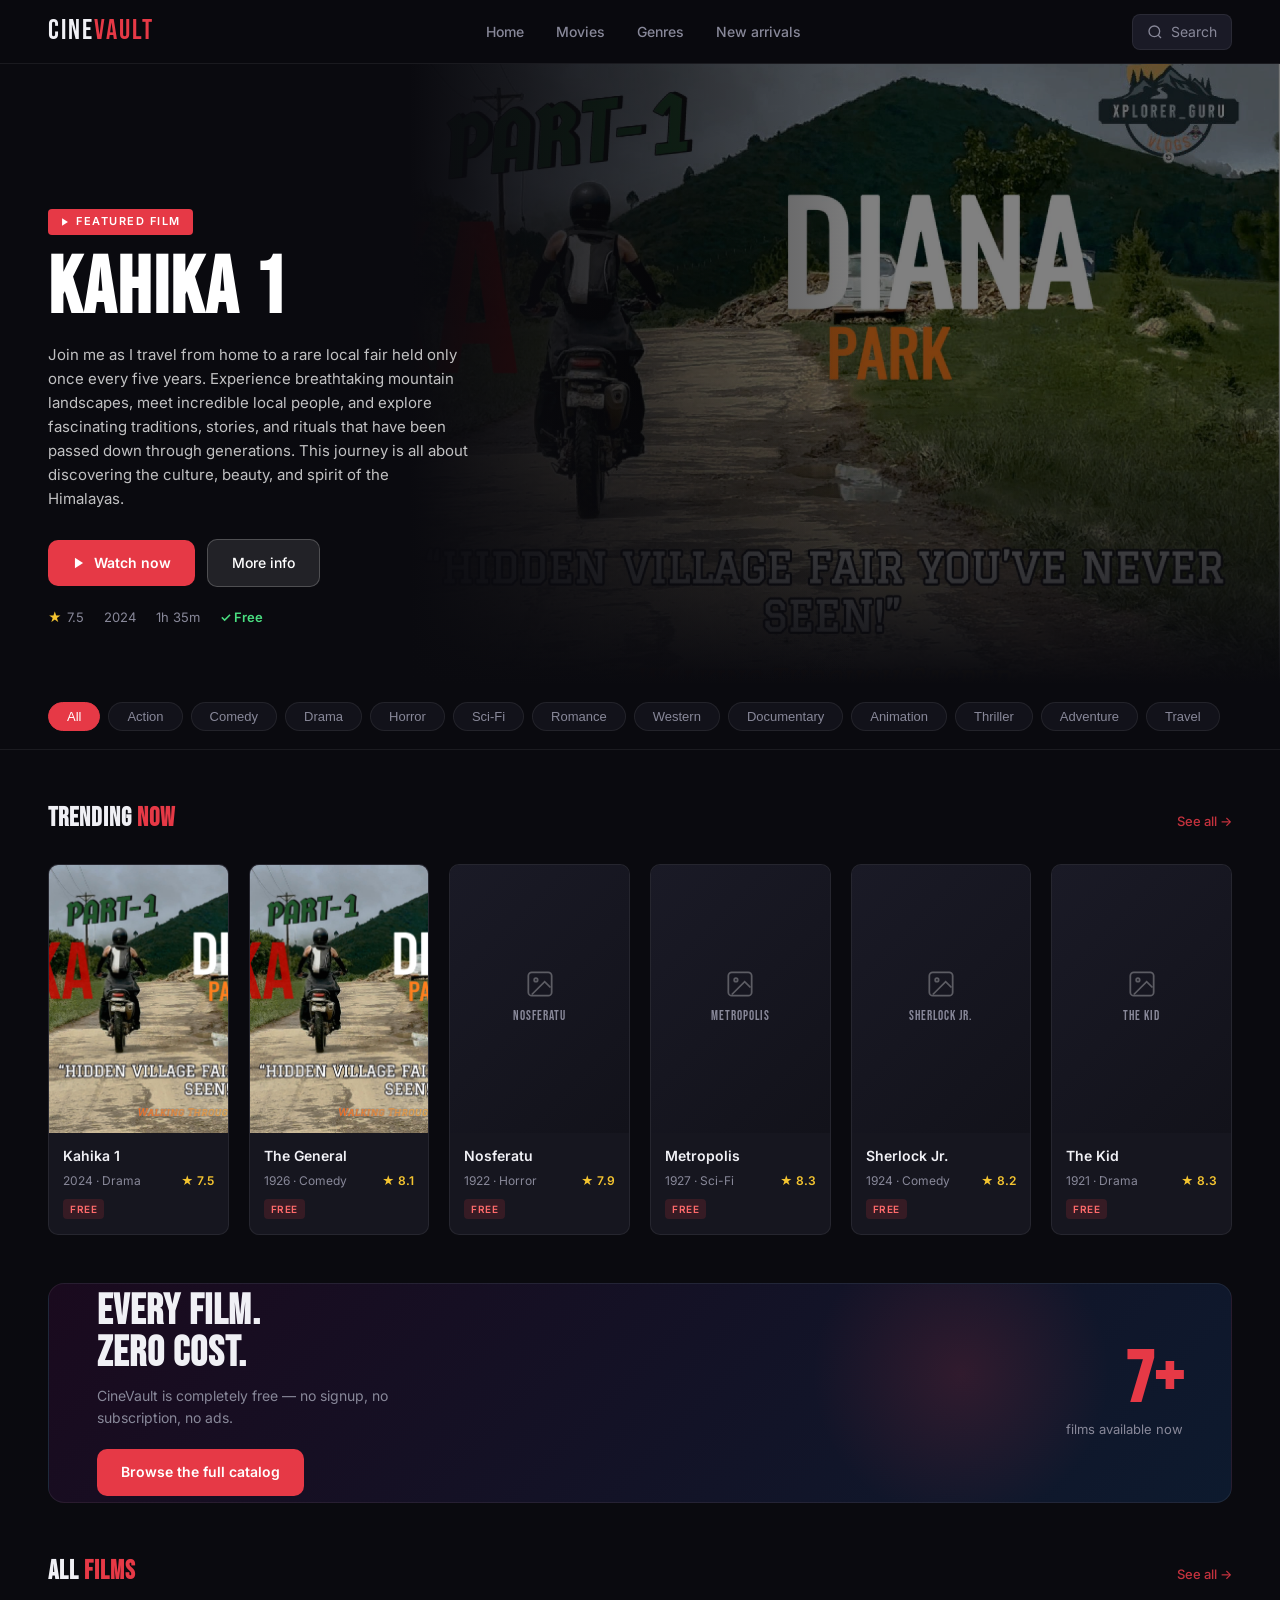
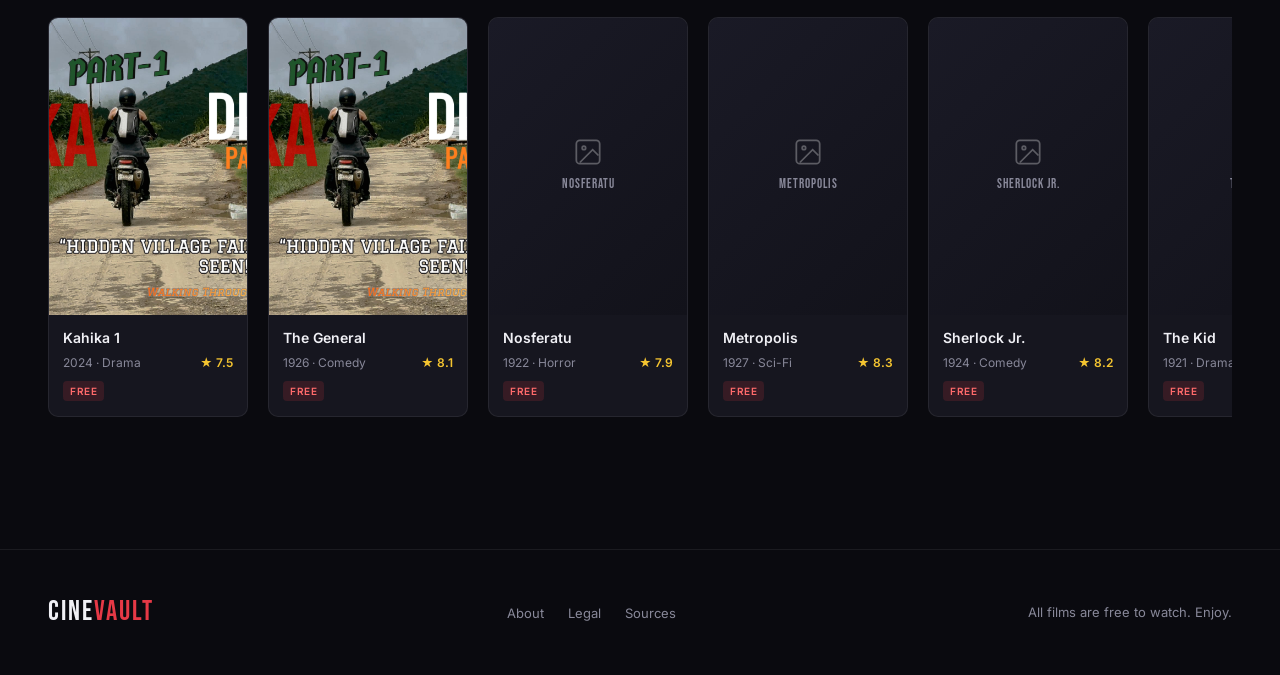
==== commit 4df11e95: "Update index.html" ====
--- a/index.html
+++ b/index.html
@@ -82,6 +82,9 @@
   .footer-links a{color:var(--muted);font-size:13px;text-decoration:none;transition:color .2s}
   .footer-links a:hover{color:var(--text)}
 
+
+  .nav-search-btn{display:inline-flex;align-items:center;gap:8px;background:var(--bg3);border:1px solid var(--border);border-radius:8px;padding:0 14px;height:36px;color:var(--muted);font-family:var(--font-body);font-size:14px;cursor:pointer;transition:all .2s}
+  .nav-search-btn:hover{color:var(--text);border-color:rgba(255,255,255,.15)}
   @media(max-width:768px){
     nav{padding:0 20px}.nav-links{display:none}
     .hero{padding:0 20px 40px;height:520px}#hero-title{font-size:54px}
@@ -101,10 +104,7 @@
     <li><a href="browse.html">Genres</a></li>
     <li><a href="browse.html">New arrivals</a></li>
   </ul>
-  <div class="search-bar">
-    <svg width="14" height="14" viewBox="0 0 24 24" fill="none" stroke="currentColor" stroke-width="2"><circle cx="11" cy="11" r="8"/><line x1="21" y1="21" x2="16.65" y2="16.65"/></svg>
-    <input type="text" id="nav-search" placeholder="Search movies…">
-  </div>
+  <button class="nav-search-btn" onclick="CineVaultSearch.open('')"><svg width="16" height="16" viewBox="0 0 24 24" fill="none" stroke="currentColor" stroke-width="2"><circle cx="11" cy="11" r="8"/><line x1="21" y1="21" x2="16.65" y2="16.65"/></svg> Search</button>
 </nav>
 
 <div class="hero">
@@ -171,6 +171,7 @@
 
 <!-- movies.js MUST load before the page script -->
 <script src="movies.js"></script>
+<script src="search.js"></script>
 <script>
   var GENRES = ['All','Action','Comedy','Drama','Horror','Sci-Fi','Romance','Western','Documentary','Animation','Thriller','Adventure','Travel'];
 
@@ -238,12 +239,7 @@
   var allRow = document.getElementById('all-row');
   MOVIES.forEach(function(m){ allRow.appendChild(buildCard(m)); });
 
-  // ── NAV SEARCH ───────────────────────────────────────────────
-  document.getElementById('nav-search').addEventListener('keydown', function(e) {
-    if (e.key === 'Enter') {
-      window.location.href = 'browse.html?q=' + encodeURIComponent(e.target.value);
-    }
-  });
+  // Search handled by search.js overlay
 </script>
 </body>
 </html>
